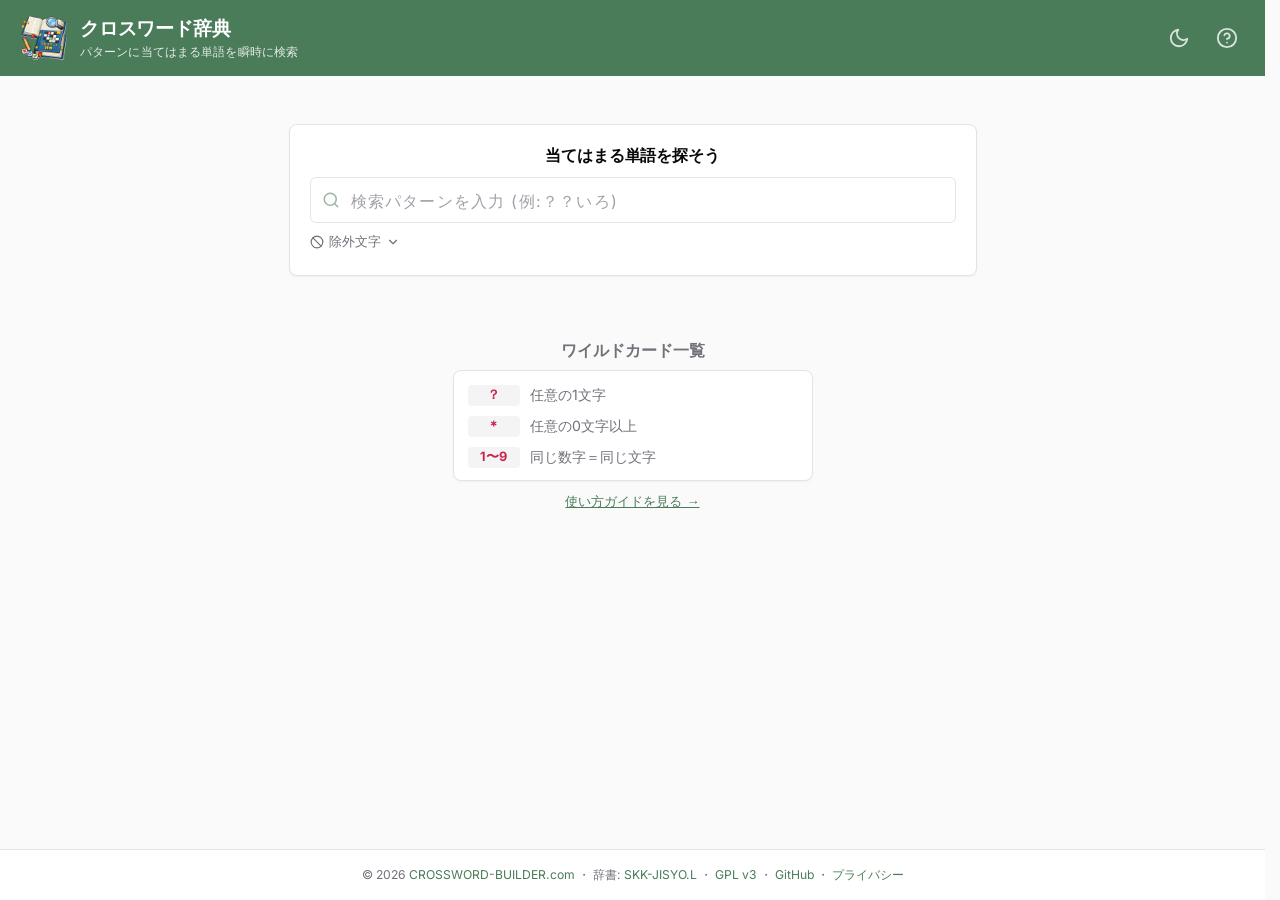
==== frontend/index.html @ 97c14ed9 "検索結果の件数表示もPCで中央寄せに Co-Authored-By: Claude Fable 5 <noreply@anthropic.com>" ====
<!DOCTYPE html>
<html lang="ja">
<head>
  <!--
    アクセス解析（Google Analytics / Microsoft Clarity）
    本番ドメイン（crossword-builder.com）でのみ有効。
    ローカル開発・フォーク環境では起動しないため、本番データが汚染されません。
    利用状況の開示はフッターの「プライバシーポリシー」を参照。
  -->
  <script>
    (function () {
      var host = location.hostname;
      if (host !== 'findword.crossword-builder.com') return;

      function scheduleAnalytics(fn) {
        if ('requestIdleCallback' in window) {
          requestIdleCallback(fn, { timeout: 3000 });
        } else {
          setTimeout(fn, 1200);
        }
      }

      function loadAnalytics() {
        // Google tag (gtag.js)
        var gtagScript = document.createElement('script');
        gtagScript.async = true;
        gtagScript.src = 'https://www.googletagmanager.com/gtag/js?id=G-00BT3SM7ZY';
        document.head.appendChild(gtagScript);

        window.dataLayer = window.dataLayer || [];
        function gtag(){ dataLayer.push(arguments); }
        window.gtag = gtag;
        gtag('js', new Date());
        gtag('config', 'G-00BT3SM7ZY');

        // Microsoft Clarity
        (function(c,l,a,r,i,t,y){
            c[a]=c[a]||function(){(c[a].q=c[a].q||[]).push(arguments)};
            t=l.createElement(r);t.async=1;t.src="https://www.clarity.ms/tag/"+i;
            y=l.getElementsByTagName(r)[0];y.parentNode.insertBefore(t,y);
        })(window, document, "clarity", "script", "wbkjl4jcc3");
      }

      window.addEventListener('load', function () {
        scheduleAnalytics(loadAnalytics);
      }, { once: true });
    })();
  </script>
  <meta charset="UTF-8">
  <meta name="viewport" content="width=device-width, initial-scale=1.0">
  <meta name="theme-color" content="#4A7C59">
  <!-- アクセス解析（本番のみ）：dns-prefetch で軽量に DNS 解決だけ前倒し -->
  <link rel="dns-prefetch" href="https://www.googletagmanager.com">
  <link rel="dns-prefetch" href="https://www.clarity.ms">
  <script>
    // テーマ初期化（FOUC 回避のため <head> 内で実行）＋トグルハンドラ
    (function () {
      try {
        var t = localStorage.getItem('theme');
        if (t === 'dark' || t === 'light') {
          document.documentElement.setAttribute('data-theme', t);
        }
      } catch (e) {}
      document.addEventListener('DOMContentLoaded', function () {
        var btn = document.getElementById('theme-toggle');
        if (!btn) return;
        btn.addEventListener('click', function () {
          var html = document.documentElement;
          var cur = html.getAttribute('data-theme') ||
            (window.matchMedia('(prefers-color-scheme: dark)').matches ? 'dark' : 'light');
          var next = cur === 'dark' ? 'light' : 'dark';
          html.setAttribute('data-theme', next);
          try { localStorage.setItem('theme', next); } catch (e) {}
        });
      });
    })();
  </script>
  <title>クロスワード辞典｜パターンに当てはまる単語を瞬時に検索</title>
  <meta name="description" content="クロスワード作成/解答用の単語検索Webアプリ。ワイルドカード（？, ＊, 数字）に対応し、効率よく候補を探せます。">
  <meta name="robots" content="index,follow">
  <meta property="og:type" content="website">
  <meta property="og:url" content="https://findword.crossword-builder.com/">
  <meta property="og:title" content="クロスワード辞典">
  <meta property="og:description" content="クロスワード作成/解答用の単語検索Webアプリ。ワイルドカード対応。">
  <meta property="og:locale" content="ja_JP">
  <meta property="og:site_name" content="クロスワード辞典">
  <meta property="og:image" content="https://findword.crossword-builder.com/og-image.jpg">
  <meta property="og:image:type" content="image/jpeg">
  <meta property="og:image:width" content="1200">
  <meta property="og:image:height" content="630">
  <meta property="og:image:alt" content="クロスワード辞典 — パターンに当てはまる単語を瞬時に検索">
  <meta name="twitter:card" content="summary_large_image">
  <meta name="twitter:title" content="クロスワード辞典">
  <meta name="twitter:description" content="クロスワード作成/解答用の単語検索Webアプリ。">
  <meta name="twitter:image" content="https://findword.crossword-builder.com/og-image.jpg">
  <link rel="icon" type="image/png" href="favicon.png">
  <link rel="manifest" href="/manifest.webmanifest">
  <link rel="apple-touch-icon" href="/apple-touch-icon.png">
  <link rel="stylesheet" href="style.css?v=2026061008">
</head>
<body>

<header>
  <a href="/" class="header-icon-link" aria-label="ホームへ戻る"><img src="favicon.png" alt="" class="header-icon" aria-hidden="true"></a>
  <div>
    <h1>クロスワード辞典</h1>
    <p class="header-tagline">パターンに当てはまる単語を瞬時に検索</p>
  </div>
  <button type="button" class="header-theme-toggle" id="theme-toggle" aria-label="テーマ切替" title="テーマ切替">
    <svg class="theme-icon-moon" xmlns="http://www.w3.org/2000/svg" width="22" height="22" viewBox="0 0 24 24" fill="none" stroke="currentColor" stroke-width="2" stroke-linecap="round" stroke-linejoin="round" aria-hidden="true">
      <path d="M21 12.79A9 9 0 1 1 11.21 3 7 7 0 0 0 21 12.79z"/>
    </svg>
    <svg class="theme-icon-sun" xmlns="http://www.w3.org/2000/svg" width="22" height="22" viewBox="0 0 24 24" fill="none" stroke="currentColor" stroke-width="2" stroke-linecap="round" stroke-linejoin="round" aria-hidden="true">
      <circle cx="12" cy="12" r="4"/><path d="M12 2v2"/><path d="M12 20v2"/><path d="m4.93 4.93 1.41 1.41"/><path d="m17.66 17.66 1.41 1.41"/><path d="M2 12h2"/><path d="M20 12h2"/><path d="m6.34 17.66-1.41 1.41"/><path d="m19.07 4.93-1.41 1.41"/>
    </svg>
  </button>
  <a href="help.html" class="header-help-link" aria-label="使い方ガイド">
    <svg xmlns="http://www.w3.org/2000/svg" width="22" height="22" viewBox="0 0 24 24" fill="none" stroke="currentColor" stroke-width="2" stroke-linecap="round" stroke-linejoin="round" aria-hidden="true">
      <circle cx="12" cy="12" r="10"/><path d="M9.09 9a3 3 0 0 1 5.83 1c0 2-3 3-3 3"/><line x1="12" y1="17" x2="12.01" y2="17"/>
    </svg>
  </a>
</header>

<!-- 検索エリア（main の外に出してブラウザ幅いっぱいに広げる） -->
<div class="search-sticky-wrap">
  <section class="search-area">
    <label for="search-input">当てはまる単語を探そう</label>
    <form id="search-form" action="#" novalidate>
    <div class="input-row">
      <div class="input-wrapper">
        <svg class="input-icon-search" xmlns="http://www.w3.org/2000/svg" width="18" height="18" viewBox="0 0 24 24" fill="none" stroke="currentColor" stroke-width="2" stroke-linecap="round" stroke-linejoin="round" aria-hidden="true">
          <circle cx="11" cy="11" r="8"/><line x1="21" y1="21" x2="16.65" y2="16.65"/>
        </svg>
        <input
          type="text"
          id="search-input"
          name="q"
          lang="ja"
          autocomplete="on"
          autocorrect="off"
          autocapitalize="off"
          spellcheck="false"
          enterkeyhint="done"
          placeholder="検索パターンを入力 (例:？？いろ)"
        >
        <div id="search-spinner" class="search-spinner" aria-hidden="true" hidden>
          <!-- lucide Loader2（shadcn Spinner と同形）。回転は CSS 側 -->
          <svg width="18" height="18" viewBox="0 0 24 24" xmlns="http://www.w3.org/2000/svg"
               fill="none" stroke="currentColor" stroke-width="2.5"
               stroke-linecap="round" stroke-linejoin="round">
            <path d="M21 12a9 9 0 1 1-6.219-8.56"/>
          </svg>
        </div>
        <button type="button" id="clear-btn" aria-label="入力を消去" title="入力を消去" hidden>
          <svg xmlns="http://www.w3.org/2000/svg" width="16" height="16" viewBox="0 0 24 24" fill="none" stroke="currentColor" stroke-width="2.5" stroke-linecap="round" stroke-linejoin="round" aria-hidden="true">
            <line x1="18" y1="6" x2="6" y2="18"/><line x1="6" y1="6" x2="18" y2="18"/>
          </svg>
        </button>
      </div>
    </div>
    <!-- スマホ用：ワイルドカード挿入チップ（PC 非表示） -->
    <div class="wc-chips" id="wc-chips" aria-label="ワイルドカード挿入">
      <button type="button" class="wc-chip wc-chip-wild" data-insert="？" aria-label="？（任意の1文字）を挿入">？</button>
      <button type="button" class="wc-chip wc-chip-wild" data-insert="＊" aria-label="＊（任意の0文字以上）を挿入">＊</button>
      <button type="button" class="wc-chip" data-insert="１" aria-label="１を挿入">１</button>
      <button type="button" class="wc-chip" data-insert="２" aria-label="２を挿入">２</button>
      <button type="button" class="wc-chip" data-insert="３" aria-label="３を挿入">３</button>
      <button type="button" class="wc-chip" data-insert="４" aria-label="４を挿入">４</button>
    </div>
    <!-- 除外文字（折りたたみ式）。設定中は閉じていてもバッジで明示 -->
    <div class="exclude-row">
      <button type="button" id="exclude-toggle" class="exclude-toggle" aria-expanded="false" aria-controls="exclude-panel">
        <svg xmlns="http://www.w3.org/2000/svg" width="14" height="14" viewBox="0 0 24 24" fill="none" stroke="currentColor" stroke-width="2" stroke-linecap="round" stroke-linejoin="round" aria-hidden="true">
          <circle cx="12" cy="12" r="10"/><path d="m4.9 4.9 14.2 14.2"/>
        </svg>
        除外文字
        <svg class="exclude-chevron" xmlns="http://www.w3.org/2000/svg" width="14" height="14" viewBox="0 0 24 24" fill="none" stroke="currentColor" stroke-width="2" stroke-linecap="round" stroke-linejoin="round" aria-hidden="true">
          <path d="m6 9 6 6 6-6"/>
        </svg>
      </button>
      <button type="button" id="exclude-badge" class="exclude-badge" hidden aria-label="除外文字を編集"></button>
    </div>
    <div id="exclude-panel" class="exclude-panel" hidden>
      <input
        type="text"
        id="exclude-input"
        lang="ja"
        autocomplete="off"
        autocorrect="off"
        autocapitalize="off"
        spellcheck="false"
        enterkeyhint="done"
        placeholder="使えない文字（例: しん）"
        aria-label="除外する文字"
      >
    </div>
    <div id="pattern-assist" class="pattern-assist" hidden></div>
    </form>
  </section>
</div>

<!-- 結果ヘッダー（main の外に出してブラウザ幅いっぱいに広げる） -->
<div class="results-header">
  <div class="results-header-inner">
    <div class="results-summary">
      <div class="hit-count-wrap">
        <span id="hit-count"></span>
        <button id="copy-all-btn" type="button" class="copy-all-btn" hidden aria-label="検索結果をコピー">
          <svg class="copy-icon" xmlns="http://www.w3.org/2000/svg" width="18" height="18" viewBox="0 0 24 24" fill="none" stroke="currentColor" stroke-width="2" stroke-linecap="round" stroke-linejoin="round" aria-hidden="true">
            <rect x="9" y="9" width="13" height="13" rx="2" ry="2"/>
            <path d="M5 15H4a2 2 0 0 1-2-2V4a2 2 0 0 1 2-2h9a2 2 0 0 1 2 2v1"/>
          </svg>
          <!-- 一括取得中のスピナー（lucide Loader2）＋進捗件数 -->
          <svg class="copy-spinner" xmlns="http://www.w3.org/2000/svg" width="16" height="16" viewBox="0 0 24 24" fill="none" stroke="currentColor" stroke-width="2.5" stroke-linecap="round" stroke-linejoin="round" aria-hidden="true">
            <path d="M21 12a9 9 0 1 1-6.219-8.56"/>
          </svg>
          <span class="copy-progress" aria-hidden="true"></span>
        </button>
      </div>
      <div class="toggle-row">
        <div class="view-toggle-group" id="sort-toggle-group" hidden>
          <button id="btn-sort-default" type="button" class="active">五十音</button>
          <button id="btn-sort-shuffle" type="button" title="タップするたびに並びを引き直します">シャッフル</button>
        </div>
        <div class="view-toggle-group" id="view-toggle-group" hidden>
          <button id="btn-detail" type="button">詳細表示</button>
          <button id="btn-simple" type="button">簡易表示</button>
        </div>
      </div>
    </div>
  </div>
</div>

<!-- スクリーンリーダー向け：検索結果件数の通知（視覚的には非表示） -->
<div id="sr-status" class="sr-only" aria-live="polite" aria-atomic="true"></div>

<main>
  <!-- 入力前ガイド（凡例＋ヘルプリンク） -->
  <div id="search-guide">
    <h2 class="guide-title">ワイルドカード一覧</h2>
    <dl class="legend">
      <div class="legend-item"><dt><code>？</code></dt><dd>任意の1文字</dd></div>
      <div class="legend-item"><dt><code>＊</code></dt><dd>任意の0文字以上</dd></div>
      <div class="legend-item"><dt><code>1〜9</code></dt><dd>同じ数字＝同じ文字</dd></div>
    </dl>
    <p class="guide-note"><a href="help.html">使い方ガイドを見る →</a></p>
  </div>
  <!-- 結果リスト -->
  <ul id="results-list"></ul>
</main>

<footer>
  © 2026 <a href="https://crossword-builder.com" target="_blank" rel="noopener">CROSSWORD-BUILDER.com</a>
  ・ 辞書: <a href="https://github.com/skk-dev/dict" target="_blank" rel="noopener">SKK-JISYO.L</a>
  ・ <a href="https://www.gnu.org/licenses/gpl-3.0.html" target="_blank" rel="noopener">GPL v3</a>
  ・ <a href="https://github.com/metroid-vania/crossword-search" target="_blank" rel="noopener">GitHub</a>
  ・ <a href="privacy.html">プライバシー</a>
</footer>

<button id="back-to-top" aria-label="TOPへ戻る">
  <!-- PC：上矢印 -->
  <svg class="btt-arrow" xmlns="http://www.w3.org/2000/svg" width="20" height="20" viewBox="0 0 24 24" fill="none" stroke="currentColor" stroke-width="2.5" stroke-linecap="round" stroke-linejoin="round" aria-hidden="true">
    <polyline points="18 15 12 9 6 15"/>
  </svg>
  <!-- スマホ：虫めがね＋テキスト -->
  <svg class="btt-search" xmlns="http://www.w3.org/2000/svg" width="36" height="36" viewBox="0 0 24 24" fill="none" stroke="currentColor" stroke-width="2" stroke-linecap="round" stroke-linejoin="round" aria-hidden="true">
    <circle cx="11" cy="11" r="8"/><line x1="21" y1="21" x2="16.65" y2="16.65"/>
  </svg>
  <span class="btt-label" aria-hidden="true">再検索</span>
</button>
<script src="app.js?v=2026061008"></script>
<script>
  if ('serviceWorker' in navigator) {
    window.addEventListener('load', () => {
      navigator.serviceWorker.register('/sw.js').catch(() => {});
    });
  }
</script>
</body>
</html>
---- frontend/style.css ----
@font-face {
  font-family: 'Inter';
  font-style: normal;
  font-weight: 400 700;
  font-display: swap;
  src: url('fonts/inter-latin.woff2') format('woff2');
  unicode-range: U+0000-00FF, U+0131, U+0152-0153, U+02BB-02BC, U+02C6, U+02DA,
    U+02DC, U+0304, U+0308, U+0329, U+2000-206F, U+20AC, U+2122, U+2191,
    U+2193, U+2212, U+2215, U+FEFF, U+FFFD;
}

/* Noto Sans JP is bundled at frontend/fonts/noto-sans-jp/.
   To enable it again, add this as the first line:
   @import url('fonts/noto-sans-jp/package/wght.css');
   Then include "Noto Sans JP" after "Inter" in the body font-family. */

/* ─────────────────────────────────────────
   リセット・基本
───────────────────────────────────────── */
*, *::before, *::after {
  box-sizing: border-box;
  margin: 0;
  padding: 0;
}

:root {
  /* ─────────────────────────────────────────
     デザイントークン（shadcn/ui new-york 寄せ）
     既存の --clr-* は互換のため残置。新規は shadcn 命名に揃える。
  ───────────────────────────────────────── */

  /* 基本色（new-york: ややクールなニュートラル zinc 寄り） */
  --clr-bg:         #fafafa;   /* zinc-50 相当 */
  --clr-surface:    #ffffff;
  --clr-border:     #e4e4e7;   /* zinc-200 */
  --clr-text:       #09090b;   /* zinc-950 */
  --clr-muted:      #71717a;   /* zinc-500 */
  --clr-disabled:   #a1a1aa;   /* zinc-400 */
  --clr-reading:    #09090b;
  --clr-divider:    #e4e4e7;

  /* プライマリ（ブランド moss green） */
  --clr-primary:      #4A7C59;
  --clr-primary-rgb:  74, 124, 89;
  --clr-primary-fill:    #4A7C59;
  --clr-primary-fill-hv: #3F6B4C;
  --clr-primary-hv:      var(--clr-primary-fill-hv);

  /* ホバー / 副次色 */
  --clr-hover-bg:       #f4f4f5;   /* zinc-100：ニュートラルなホバー */
  --clr-hover-border:   #9fbea8;
  --clr-variant-bg:     #f4f4f5;
  --clr-variant-border: #e4e4e7;
  --clr-variant-text:   #52525b;   /* zinc-600 */
  --clr-chip-soft-bg:   #eef6f1;
  --clr-code-bg:        #f4f4f5;
  --clr-code-accent:    #c7254e;
  --clr-clear-btn-bg:   #71717a;
  --clr-clear-btn-hv:   #27272a;

  /* 状態 */
  --clr-error:      #dc2626;   /* shadcn destructive */

  /* トースト */
  --clr-toast-bg:   #18181b;   /* zinc-900 */
  --clr-toast-text: #fafafa;

  /* shadcn 命名エイリアス */
  --background:           var(--clr-bg);
  --foreground:           var(--clr-text);
  --card:                 var(--clr-surface);
  --card-foreground:      var(--clr-text);
  --popover:              var(--clr-surface);
  --popover-foreground:   var(--clr-text);
  --primary:              var(--clr-primary-fill);
  --primary-foreground:   #ffffff;
  --secondary:            var(--clr-hover-bg);
  --secondary-foreground: var(--clr-text);
  --muted:                var(--clr-hover-bg);
  --muted-foreground:     var(--clr-muted);
  --accent:               var(--clr-hover-bg);
  --accent-foreground:    var(--clr-text);
  --destructive:          var(--clr-error);
  --border:               var(--clr-border);
  --input:                var(--clr-border);
  --ring:                 rgba(var(--clr-primary-rgb), .55);

  /* 角丸スケール（new-york: 0.5rem 基準＋小・中） */
  --radius:         8px;        /* card / area */
  --radius-md:      6px;        /* button / input */
  --radius-sm:      4px;        /* chip 内訳要素 */

  /* シャドウスケール（shadcn は非常に控えめ） */
  --shadow-xs:      0 1px 2px 0 rgba(0,0,0,.04);
  --shadow-sm:      0 1px 2px 0 rgba(0,0,0,.05);
  --shadow:         0 1px 3px 0 rgba(0,0,0,.08), 0 1px 2px -1px rgba(0,0,0,.06);
  --shadow-md:      0 4px 6px -1px rgba(0,0,0,.10), 0 2px 4px -2px rgba(0,0,0,.06);
  --shadow-lg:      0 10px 15px -3px rgba(0,0,0,.10), 0 4px 6px -4px rgba(0,0,0,.05);
}

/* ─────────────────────────────────────────
   ダークモード
   ・初期状態は OS 設定（prefers-color-scheme）に追従
   ・ユーザーがヘッダーのトグルで明示指定した場合は
     html[data-theme="light" | "dark"] が最優先で適用される
───────────────────────────────────────── */
/* ダークモード共通トークン（new-york dark: zinc-950 / zinc-50 系） */
@media (prefers-color-scheme: dark) {
  /* ユーザーが明示的にライトを選んでいない場合のみ適用 */
  html:not([data-theme="light"]) {
    --clr-bg:         #09090b;   /* zinc-950 */
    --clr-surface:    #18181b;   /* zinc-900 */
    --clr-border:     #27272a;   /* zinc-800 */
    --clr-text:       #fafafa;   /* zinc-50 */
    --clr-muted:      #a1a1aa;   /* zinc-400 */
    --clr-disabled:   #52525b;   /* zinc-600 */
    --clr-reading:    #fafafa;
    --clr-divider:    #27272a;

    --clr-primary:         #8FBC9A;
    --clr-primary-rgb:     143, 188, 154;
    --clr-primary-fill:    #4A7C59;
    --clr-primary-fill-hv: #5B8F68;

    --clr-hover-bg:       #27272a;   /* zinc-800：ニュートラルなホバー */
    --clr-hover-border:   #5f8b6d;
    --clr-variant-bg:     #27272a;
    --clr-variant-border: #3f3f46;   /* zinc-700 */
    --clr-variant-text:   #d4d4d8;   /* zinc-300 */
    --clr-chip-soft-bg:   rgba(143, 188, 154, .15);
    --clr-code-bg:        #27272a;
    --clr-code-accent:    #ff8095;
    --clr-clear-btn-bg:   #3f3f46;
    --clr-clear-btn-hv:   #71717a;

    --clr-error:      #ef4444;
    --destructive:    #ef4444;

    --clr-toast-bg:   #fafafa;       /* shadcn dark Sonner: 反転して明色背景 */
    --clr-toast-text: #18181b;

    /* shadcn 命名再設定（暗色側で必要なものだけ上書き） */
    --background:           var(--clr-bg);
    --foreground:           var(--clr-text);
    --card:                 var(--clr-surface);
    --card-foreground:      var(--clr-text);
    --popover:              var(--clr-surface);
    --popover-foreground:   var(--clr-text);
    --secondary:            #27272a;
    --secondary-foreground: var(--clr-text);
    --muted:                #27272a;
    --muted-foreground:     var(--clr-muted);
    --accent:               #27272a;
    --accent-foreground:    var(--clr-text);
    --border:               var(--clr-border);
    --input:                var(--clr-border);
    --ring:                 rgba(var(--clr-primary-rgb), .65);

    --shadow-xs:      0 1px 2px 0 rgba(0,0,0,.40);
    --shadow-sm:      0 1px 2px 0 rgba(0,0,0,.45);
    --shadow:         0 1px 3px 0 rgba(0,0,0,.55), 0 1px 2px -1px rgba(0,0,0,.45);
    --shadow-md:      0 4px 6px -1px rgba(0,0,0,.55), 0 2px 4px -2px rgba(0,0,0,.40);
    --shadow-lg:      0 10px 15px -3px rgba(0,0,0,.60), 0 4px 6px -4px rgba(0,0,0,.40);
  }
}

/* ユーザーがダークを明示指定（OS 設定より優先） */
html[data-theme="dark"] {
  --clr-bg:         #09090b;
  --clr-surface:    #18181b;
  --clr-border:     #27272a;
  --clr-text:       #fafafa;
  --clr-muted:      #a1a1aa;
  --clr-disabled:   #52525b;
  --clr-reading:    #fafafa;
  --clr-divider:    #27272a;

  --clr-primary:         #8FBC9A;
  --clr-primary-rgb:     143, 188, 154;
  --clr-primary-fill:    #4A7C59;
  --clr-primary-fill-hv: #5B8F68;

  --clr-hover-bg:       #27272a;
  --clr-hover-border:   #5f8b6d;
  --clr-variant-bg:     #27272a;
  --clr-variant-border: #3f3f46;
  --clr-variant-text:   #d4d4d8;
  --clr-chip-soft-bg:   rgba(143, 188, 154, .15);
  --clr-code-bg:        #27272a;
  --clr-code-accent:    #ff8095;
  --clr-clear-btn-bg:   #3f3f46;
  --clr-clear-btn-hv:   #71717a;

  --clr-error:      #ef4444;
  --destructive:    #ef4444;

  --clr-toast-bg:   #fafafa;
  --clr-toast-text: #18181b;

  --background:           var(--clr-bg);
  --foreground:           var(--clr-text);
  --card:                 var(--clr-surface);
  --card-foreground:      var(--clr-text);
  --popover:              var(--clr-surface);
  --popover-foreground:   var(--clr-text);
  --secondary:            #27272a;
  --secondary-foreground: var(--clr-text);
  --muted:                #27272a;
  --muted-foreground:     var(--clr-muted);
  --accent:               #27272a;
  --accent-foreground:    var(--clr-text);
  --border:               var(--clr-border);
  --input:                var(--clr-border);
  --ring:                 rgba(var(--clr-primary-rgb), .65);

  --shadow-xs:      0 1px 2px 0 rgba(0,0,0,.40);
  --shadow-sm:      0 1px 2px 0 rgba(0,0,0,.45);
  --shadow:         0 1px 3px 0 rgba(0,0,0,.55), 0 1px 2px -1px rgba(0,0,0,.45);
  --shadow-md:      0 4px 6px -1px rgba(0,0,0,.55), 0 2px 4px -2px rgba(0,0,0,.40);
  --shadow-lg:      0 10px 15px -3px rgba(0,0,0,.60), 0 4px 6px -4px rgba(0,0,0,.40);
}

html {
  font-size: 16px;
  -webkit-text-size-adjust: 100%;
  scrollbar-gutter: stable; /* スクロールバー出入りによるレイアウトシフト防止 */
}

/* スクリーンリーダー専用（視覚的には完全に非表示） */
.sr-only {
  position: absolute;
  width: 1px;
  height: 1px;
  padding: 0;
  margin: -1px;
  overflow: hidden;
  clip: rect(0, 0, 0, 0);
  white-space: nowrap;
  border: 0;
}

body {
  /* Inter（英数）→ システム日本語フォントの順でフォールバック。
     shadcn 標準の "feature settings" を有効化して、cv11(一階建て a) 等を活かす */
  font-family: "Inter", -apple-system, BlinkMacSystemFont, "Helvetica Neue", Arial,
               "Hiragino Kaku Gothic ProN", "Hiragino Sans", Meiryo, sans-serif;
  font-feature-settings: "cv11", "ss01", "ss03";
  font-weight: 400;
  background: var(--clr-bg);
  color: var(--clr-text);
  min-height: 100dvh;
  display: flex;
  flex-direction: column;
  -webkit-font-smoothing: antialiased;
  -moz-osx-font-smoothing: grayscale;
}

/* ─────────────────────────────────────────
   ヘッダー
───────────────────────────────────────── */
header {
  background: var(--clr-primary-fill);
  color: #fff;
  padding: 14px 20px;
  box-shadow: var(--shadow-sm);
  display: flex;
  align-items: center;
  gap: 12px;
}

.header-icon-link {
  display: flex;
  flex-shrink: 0;
}

.header-icon {
  width: 48px;
  height: 48px;
}

header h1 {
  font-size: 1.2rem;
  font-weight: 600;
  letter-spacing: -.01em;   /* shadcn 流のタイト目なヘッディング */
}

header p {
  font-size: .78rem;
  opacity: .85;
  margin-top: 2px;
  letter-spacing: .01em;
}

.header-help-link {
  flex-shrink: 0;
  display: flex;
  align-items: center;
  justify-content: center;
  width: 36px;
  height: 36px;
  border-radius: 50%;
  color: #fff;
  opacity: .8;
  transition: opacity .15s, background .15s, box-shadow .15s;
}

.header-help-link:hover {
  opacity: 1;
  background: rgba(255, 255, 255, .15);
}

.header-help-link:focus-visible {
  outline: none;
  box-shadow: 0 0 0 3px rgba(255, 255, 255, .35);
}

/* テーマ切替ボタン */
.header-theme-toggle {
  margin-left: auto;
  flex-shrink: 0;
  display: flex;
  align-items: center;
  justify-content: center;
  width: 36px;
  height: 36px;
  padding: 0;
  border: none;
  border-radius: 50%;
  background: transparent;
  color: #fff;
  cursor: pointer;
  opacity: .8;
  transition: opacity .15s, background .15s, transform .3s ease, box-shadow .15s;
}

.header-theme-toggle:hover {
  opacity: 1;
  background: rgba(255, 255, 255, .15);
}

.header-theme-toggle:focus-visible {
  outline: none;
  box-shadow: 0 0 0 3px rgba(255, 255, 255, .35);
}

.header-theme-toggle:active {
  transform: rotate(-20deg);
}

/* アイコン表示切替：ライト表示時は月、ダーク表示時は太陽 */
.theme-icon-sun { display: none; }
.theme-icon-moon { display: block; }

@media (prefers-color-scheme: dark) {
  html:not([data-theme="light"]) .theme-icon-sun { display: block; }
  html:not([data-theme="light"]) .theme-icon-moon { display: none; }
}

html[data-theme="dark"] .theme-icon-sun { display: block; }
html[data-theme="dark"] .theme-icon-moon { display: none; }

html[data-theme="light"] .theme-icon-sun { display: none; }
html[data-theme="light"] .theme-icon-moon { display: block; }

/* ─────────────────────────────────────────
   メインコンテンツ
───────────────────────────────────────── */
main {
  flex: 1;
  max-width: 720px;
  width: 100%;
  margin: 0 auto;
  padding: 4px 16px 0;
  display: flex;
  flex-direction: column;
}

/* ─────────────────────────────────────────
   検索ボックス
───────────────────────────────────────── */
.search-sticky-wrap {
  position: sticky;
  top: 0;
  z-index: 30;
  background: var(--clr-bg);
  padding: 24px 16px 40px;
}

.search-area {
  max-width: 688px; /* main の max-width(720px) - 左右パディング(16px×2) */
  margin: 0 auto;
  background: var(--card);
  border: 1px solid var(--border);
  border-radius: var(--radius);
  padding: 20px;
  box-shadow: var(--shadow-sm);
}

.search-area label {
  display: block;
  font-size: 1rem;
  font-weight: 600;
  margin-bottom: 10px;
  color: var(--clr-text);
  text-align: center;
  letter-spacing: -.01em;
}

.input-row {
  display: flex;
  gap: 8px;
  align-items: center;
}

/* スマホ用ワイルドカード挿入チップ（デフォルト非表示・モバイル用メディアクエリで表示） */
.wc-chips {
  display: none;
  gap: 6px;
  margin-top: 8px;
  overflow: visible;
}

/* IME 変換中はチップを無効化（iOS Safari で composition を強制確定できないため） */
.wc-chips.disabled {
  opacity: .4;
  pointer-events: none;
}

/* 除外文字（折りたたみ式） */
.exclude-row {
  display: flex;
  align-items: center;
  gap: 8px;
  margin-top: 6px;
}

.exclude-toggle {
  display: inline-flex;
  align-items: center;
  gap: 5px;
  height: 26px;
  padding: 0 8px;
  margin-left: -8px; /* テキスト開始位置を入力欄と揃える */
  border: none;
  background: transparent;
  color: var(--muted-foreground);
  border-radius: var(--radius-md);
  font-family: inherit;
  font-size: .8rem;
  font-weight: 500;
  cursor: pointer;
  user-select: none;
  -webkit-tap-highlight-color: transparent;
  transition: background .15s, color .15s, box-shadow .15s;
}

.exclude-toggle:hover {
  background: var(--accent);
  color: var(--accent-foreground);
}

.exclude-toggle:focus-visible {
  outline: none;
  box-shadow: 0 0 0 3px var(--ring);
}

.exclude-toggle.active {
  color: var(--clr-primary);
}

.exclude-toggle .exclude-chevron {
  transition: transform .15s;
}

.exclude-toggle[aria-expanded="true"] .exclude-chevron {
  transform: rotate(180deg);
}

/* 折りたたみ中の設定内容バッジ（クリックで編集パネルを開く） */
.exclude-badge {
  display: inline-flex;
  align-items: center;
  padding: 1px 10px;
  border: 1px solid transparent;
  border-radius: 999px;
  background: var(--secondary);
  color: var(--secondary-foreground);
  font-family: inherit;
  font-size: .78rem;
  font-weight: 500;
  line-height: 1.45;
  cursor: pointer;
  transition: background-color .12s ease, border-color .12s ease, color .12s ease;
}

.exclude-badge:hover {
  background: var(--accent);
  border-color: var(--clr-primary);
}

.exclude-badge:focus-visible {
  outline: none;
  box-shadow: 0 0 0 3px var(--ring);
}

.exclude-badge[hidden] {
  display: none;
}

.exclude-panel {
  margin-top: 4px;
}

.exclude-panel[hidden] {
  display: none;
}

#exclude-input {
  width: 100%;
  max-width: 280px;
  height: 34px;
  padding: 0 12px;
  border: 1px solid var(--input);
  border-radius: var(--radius-md);
  background: var(--clr-surface);
  color: var(--clr-text);
  font-family: inherit;
  font-size: .95rem;
  transition: border-color .15s, box-shadow .15s;
}

#exclude-input:focus {
  outline: none;
  border-color: var(--clr-primary);
  box-shadow: 0 0 0 3px var(--ring);
}

#exclude-input::placeholder {
  color: var(--clr-disabled);
  font-size: .85rem;
}

.pattern-assist {
  margin-top: .5rem;
  min-height: 1.35rem;
  color: var(--muted-foreground);
  font-size: .82rem;
  line-height: 1.5;
}

.pattern-assist.warn {
  color: var(--destructive);
}

/* shadcn outline Button 寄せ：1px ボーダー、ホバーで accent 背景 */
.wc-chip {
  width: 100%;
  min-width: 0;
  height: 36px;
  padding: 0 12px;
  border: 1px solid var(--border);
  background: var(--clr-surface);
  color: var(--clr-text);
  border-radius: var(--radius-md);
  font-size: 1.05rem;
  font-weight: 500;
  font-family: inherit;
  cursor: pointer;
  user-select: none;
  -webkit-tap-highlight-color: transparent;
  transition: background .12s, border-color .12s, color .12s;
}

/* 強調チップ（？＊）は薄いプライマリ色を残してわずかに目立たせる */
.wc-chip-wild {
  background: var(--clr-chip-soft-bg);
  border-color: rgba(var(--clr-primary-rgb), .35);
  color: var(--clr-primary);
  font-size: 1.2rem;
}

.wc-chip:hover {
  background: var(--accent);
  border-color: var(--clr-primary);
  color: var(--clr-primary);
}

.wc-chip:active {
  background: rgba(var(--clr-primary-rgb), .15);
  border-color: var(--clr-primary);
}

.wc-chip:focus-visible {
  outline: none;
  box-shadow: 0 0 0 3px var(--ring);
}

.input-wrapper {
  position: relative;
  flex: 1;
  display: flex;
  align-items: center;
}

.input-icon-search {
  position: absolute;
  left: 12px;
  color: var(--clr-primary);
  opacity: .55;
  pointer-events: none;
  flex-shrink: 0;
}

#search-input {
  width: 100%;
  font-size: 1.25rem;
  font-family: inherit;
  padding: 10px 44px 10px 40px;
  /* shadcn Input: 1px ボーダー、 focus で 3px ring（ring カラー） */
  border: 1px solid var(--input);
  border-radius: var(--radius-md);
  outline: none;
  background: var(--clr-surface);
  color: var(--clr-text);
  transition: border-color .15s, box-shadow .15s;
  letter-spacing: .06em;
  text-overflow: ellipsis;
  box-shadow: 0 0 0 0 rgba(var(--clr-primary-rgb), 0);
  animation: input-invite 1.8s ease-out .5s;
}

@keyframes input-invite {
  0%   { box-shadow: 0 0 0 0   rgba(var(--clr-primary-rgb), 0); }
  40%  { box-shadow: 0 0 0 5px rgba(var(--clr-primary-rgb), .14); }
  100% { box-shadow: 0 0 0 0   rgba(var(--clr-primary-rgb), 0); }
}

@media (prefers-reduced-motion: reduce) {
  #search-input, #search-guide { animation: none; }
}

#clear-btn[hidden] {
  display: none;
}

/* ×ボタン非表示時（プレースホルダー表示中）は右パディングを縮小 */
.input-wrapper:has(#clear-btn[hidden]) #search-input {
  padding-right: 12px;
}

/* 検索中スピナー（×ボタンの左隣）
   ─── 実装メモ ────────────────────────────────────────────────
   <div> で <svg> をラップし、div 側を 2D rotate でくるくる回す構造。
   SVG 直接回転より div 回転のほうが Chrome の合成レイヤー化に
   載りやすい（ただし Chrome Windows の小要素描画では
   メインスレッド paint に落ちやすくジャンクが残ることがある。
   iOS Safari ではスムーズ）。
   NOTE: rotate3d + backface-visibility: hidden の組み合わせは
   一部 Chrome/GPU 環境で「背面判定誤り → 不可視化」のバグを踏む
   ため採用しない。2D rotate + translateZ(0) に留める。
   ─────────────────────────────────────────────────────────── */
.search-spinner {
  position: absolute;
  right: 40px;
  top: 50%;
  width: 18px;
  height: 18px;
  margin-top: -9px;          /* translateY(-50%) は回転アニメと競合するため固定オフセット */
  color: var(--clr-primary); /* 内部 <circle stroke="currentColor"> が拾う */
  animation: search-spinner-rotate .8s linear infinite;
  transform-origin: 50% 50%;
  will-change: transform;
  /* 親の再描画サイクルから切り離して独立に GPU 合成させる */
  contain: layout paint;
  pointer-events: none;
}

.search-spinner > svg {
  display: block;
  width: 100%;
  height: 100%;
  overflow: visible;         /* stroke-linecap:round が viewBox 外に滲んでも切れないように */
}

.search-spinner[hidden] {
  display: none;
}

/* スピナー表示中は入力の右側に余白を確保（× ボタン＋スピナー分） */
.input-wrapper:has(.search-spinner:not([hidden])) #search-input {
  padding-right: 64px;
}

@keyframes search-spinner-rotate {
  /* translateZ(0) で 3D コンテキストを維持し GPU レイヤー化を要求
     （rotate3d と違い backface 判定は走らないので非表示化バグなし）*/
  from { transform: translateZ(0) rotate(0deg); }
  to   { transform: translateZ(0) rotate(360deg); }
}

@media (prefers-reduced-motion: reduce) {
  .search-spinner {
    animation: search-spinner-pulse 1.2s ease-in-out infinite;
  }
  @keyframes search-spinner-pulse {
    0%, 100% { opacity: .3; }
    50%      { opacity: 1;  }
  }
}

/* クリアボタン（shadcn ghost icon button 寄せ：丸型・控えめ・hoverで濃く） */
#clear-btn {
  position: absolute;
  right: 10px;
  display: flex;
  align-items: center;
  justify-content: center;
  width: 22px;
  height: 22px;
  padding: 0;
  border: none;
  border-radius: 50%;
  background: var(--clr-clear-btn-bg);
  color: #fff;
  cursor: pointer;
  flex-shrink: 0;
  opacity: .75;
  transition: background .15s, opacity .15s;
}

/* タップ判定を 44x44 に拡張（視覚は 22x22 のまま） */
#clear-btn::before {
  content: "";
  position: absolute;
  inset: -11px;
}

#clear-btn:hover {
  background: var(--clr-clear-btn-hv);
  opacity: 1;
}

#clear-btn:focus-visible {
  outline: none;
  box-shadow: 0 0 0 3px var(--ring);
}

#search-input:focus {
  border-color: var(--clr-primary);
  /* shadcn 標準: 3px ring + ring カラー */
  box-shadow: 0 0 0 3px var(--ring);
}

#search-input::placeholder {
  color: var(--clr-disabled);
  font-size: 1rem;
}

.hint {
  font-size: .78rem;
  color: var(--clr-muted);
  margin-top: 8px;
  line-height: 1.6;
}

.sp-br {
  display: none;
}

.hint code {
  background: var(--clr-code-bg);
  border-radius: 3px;
  padding: 1px 5px;
  font-family: "Consolas", "Menlo", monospace;
  font-size: .82rem;
  color: var(--clr-error);
}

/* ─────────────────────────────────────────
   結果ヘッダー（件数 + コピーボタン）
───────────────────────────────────────── */
.results-header {
  position: sticky;
  top: 0; /* JS で上書き */
  z-index: 20;
  background: var(--clr-bg);
  padding: 0 16px 8px;
}
/* Safari サブピクセルの隙間を塞ぐ */
.results-header::before {
  content: '';
  position: absolute;
  top: -2px;
  left: 0;
  right: 0;
  height: 2px;
  background: var(--clr-bg);
}

.results-header-inner {
  max-width: 688px;
  margin: 0 auto;
  display: flex;
  align-items: flex-start;
  justify-content: space-between;
  min-height: 36px;
  padding: 2px 0 6px;
  gap: 12px;
}

.results-summary {
  display: flex;
  flex-direction: column;
  align-items: center; /* 件数表示・トグル行とも中央寄せ（PC/スマホ共通） */
  min-width: 0;
  max-width: 100%;
  width: 100%;
}

#hit-count {
  font-size: 1rem;
  font-weight: 600;
  color: var(--clr-text);
  letter-spacing: -.01em;
  font-variant-numeric: tabular-nums; /* 件数の数字幅を等幅化して更新時のブレを抑える */
  transition: color .15s, opacity .15s;
}

#hit-count .count {
  display: inline-block;
  min-width: 1.2em; /* 1桁⇄複数桁でレイアウトが揺れないように最小幅を確保 */
  text-align: right;
}

#hit-count.stale {
  opacity: .5; /* 検索結果の更新待ち（debounce 中）に薄くフェード */
}

#hit-count.zero {
  color: var(--clr-muted);
}

.results-actions {
  display: flex;
  gap: 8px;
  align-items: center;
}


/* 件数 ＋ すべてコピー（アイコンのみ）を横並び */
.hit-count-wrap {
  display: inline-flex;
  align-items: center;
  gap: 4px;
  min-height: 32px;
  min-width: 0;
}

/* すべてコピー ボタン（shadcn ghost icon button） */
.copy-all-btn {
  display: inline-flex;
  align-items: center;
  justify-content: center;
  width: 32px;
  height: 32px;
  padding: 0;
  border: none;
  border-radius: var(--radius-md);
  background: transparent;
  color: var(--muted-foreground);
  cursor: pointer;
  transition: background .15s, color .15s, opacity .15s, box-shadow .15s;
}

.copy-all-btn[hidden] {
  display: none;
}

.copy-all-btn:hover:not(:disabled) {
  background: var(--accent);
  color: var(--accent-foreground);
}

.copy-all-btn:focus-visible {
  outline: none;
  box-shadow: 0 0 0 3px var(--ring);
}

.copy-all-btn:disabled {
  opacity: .4;
  cursor: not-allowed;
}

/* 一括取得中：コピーアイコンをスピナー＋進捗件数に差し替え（再クリックで中断） */
.copy-all-btn .copy-spinner,
.copy-all-btn .copy-progress {
  display: none;
}

.copy-all-btn.loading {
  width: auto;
  padding: 0 8px;
  gap: 6px;
}

.copy-all-btn.loading .copy-icon {
  display: none;
}

.copy-all-btn.loading .copy-spinner {
  display: block;
  animation: search-spinner-rotate .8s linear infinite;
}

.copy-all-btn.loading .copy-progress {
  display: inline;
  font-size: .78rem;
  font-variant-numeric: tabular-nums;
  color: var(--muted-foreground);
  white-space: nowrap;
}

/* 並び順トグル＋表示モードトグルの横並びコンテナ（件数表示の下・中央寄せ） */
.toggle-row {
  display: flex;
  align-items: center;
  gap: 8px;
  flex-shrink: 0;
  margin-top: 6px;
}

/* shadcn ToggleGroup（outline variant）: 細ボーダー＋区切り線 */
.view-toggle-group {
  display: flex;
  border: 1px solid var(--border);
  border-radius: var(--radius-md);
  overflow: hidden;
  background: var(--clr-surface);
}

.view-toggle-group[hidden] {
  display: none;
}

.view-toggle-group button {
  font-size: .82rem;
  font-family: inherit;
  font-weight: 500;
  padding: 0 12px;
  height: 32px;
  border: none;
  cursor: pointer;
  background: transparent;
  color: var(--clr-muted);
  transition: background .15s, color .15s, box-shadow .15s;
  white-space: nowrap;
}

.view-toggle-group button.active {
  background: var(--clr-primary-fill);
  color: #fff;
}

.view-toggle-group button:hover:not(.active) {
  background: var(--accent);
  color: var(--clr-text);
}

.view-toggle-group button:focus {
  outline: none;
}

.view-toggle-group button:focus-visible {
  outline: none;
  box-shadow: inset 0 0 0 2px var(--clr-primary);
}

.view-toggle-group button + button {
  border-left: 1px solid var(--border);
}

/* 簡易表示モード */
#results-list.simple {
  flex-direction: row;
  flex-wrap: wrap;
  gap: 6px;
}

#results-list.simple .variants {
  display: none;
}

#results-list.simple .message {
  width: 100%;
}

#results-list.simple .word-item {
  padding: 0;
}

#results-list.simple .reading-copy {
  width: 100%;
  padding: 10px 14px;
}


/* ─────────────────────────────────────────
   結果リスト
───────────────────────────────────────── */
#results-list {
  list-style: none;
  display: flex;
  flex-direction: column;
  gap: 6px;
  transition: opacity .1s;
}

#results-list.stale {
  opacity: .4;
  pointer-events: none;
}

/* shadcn Card 寄せ：1px ボーダー、極小シャドウ、ホバー時に accent */
.word-item {
  display: flex;
  align-items: center;
  gap: 12px;
  background: var(--card);
  border: 1px solid var(--border);
  border-radius: var(--radius-md);
  padding: 10px 14px;
  box-shadow: var(--shadow-xs);
  transition: background .12s, border-color .12s;
  /* ビューポート外のレイアウト/ペイントをブラウザに委譲（CSS Containment） */
  content-visibility: auto;
  contain-intrinsic-size: auto 56px; /* 詳細表示の概算高（実描画後は実寸に差し替わる） */
}

#results-list.simple .word-item {
  contain-intrinsic-size: auto 40px; /* 簡易表示は 1 行ぶん低い概算 */
}

.word-item:hover {
  background: var(--clr-hover-bg);
  border-color: var(--clr-hover-border);
}

.reading {
  font-size: 1.15rem;
  font-weight: 700;
  color: var(--clr-reading);
  letter-spacing: .06em;
  white-space: nowrap;
  flex-shrink: 0;
}

.reading-copy {
  border: none;
  background: transparent;
  font: inherit;
  padding: 0;
  cursor: pointer;
  text-align: left;
  /* ヒット領域拡張の起点 */
  position: relative;
  /* word-item の上下 padding 内側いっぱいまでボタン自身を伸ばす。
     これにより ::before の top:-10px / bottom:-10px が word-item の
     枠上下まで正しく届く（text は flex で縦中央配置） */
  align-self: stretch;
  display: flex;
  align-items: center;
}

/* クリック判定を word-item 枠内（左端〜縦棒｜直前）まで拡張する透明領域。
   視覚には影響を与えず、クリックは親ボタンに伝搬する。
     inset 内訳:
       top/bottom: -10px = word-item の padding 10px ぶん（上下の枠まで）
       left:      -14px = word-item の padding-left 14px（左枠まで）
       right:     -12px = word-item の gap 12px（variants の border-left 直前まで） */
.reading-copy::before {
  content: "";
  position: absolute;
  inset: -10px -12px -10px -14px;
}

.reading-copy:hover {
  color: var(--clr-primary);
  text-decoration: none;
}

.variants {
  font-size: .82rem;
  color: var(--clr-muted);
  display: flex;
  flex-wrap: wrap;
  align-items: center;
  align-self: stretch;
  gap: 6px;
  border-left: 1px solid var(--clr-divider);
  padding-left: 12px;
  min-height: calc(0.82rem * 1.45 + 4px); /* ピルと同じ高さを確保 */
}

/* shadcn Badge (secondary) 寄せ：薄背景の pill */
.variant-link {
  display: inline-block;
  padding: 1px 10px;
  border: 1px solid transparent;
  border-radius: 999px;
  background: var(--secondary);
  color: var(--secondary-foreground);
  text-decoration: none;
  line-height: 1.45;
  font-weight: 500;
  transition: background-color .12s ease, border-color .12s ease, color .12s ease;
}

.variant-link:hover {
  color: var(--clr-primary);
  background: var(--accent);
  border-color: rgba(var(--clr-primary-rgb), .35);
  text-decoration: none;
}

/* ─────────────────────────────────────────
   状態メッセージ
───────────────────────────────────────── */
.message {
  text-align: center;
  color: var(--clr-muted);
  font-size: .92rem;
  padding: 40px 0;
}

.message.error {
  color: var(--clr-error);
  display: flex;
  flex-direction: column;
  align-items: center;
  gap: 8px;
}

.error-title {
  font-weight: 600;
  font-size: 1rem;
}

.error-hint {
  font-size: .88rem;
  color: var(--clr-muted);
  max-width: 420px;
  line-height: 1.6;
}

/* shadcn default Button: プライマリ塗り */
.error-retry {
  margin-top: 8px;
  padding: 8px 20px;
  border: 1px solid var(--clr-primary-fill);
  background: var(--clr-primary-fill);
  color: #fff;
  border-radius: var(--radius-md);
  font-family: inherit;
  font-size: .92rem;
  font-weight: 500;
  cursor: pointer;
  transition: background .12s, color .12s, box-shadow .12s;
}

.error-retry:hover {
  background: var(--clr-primary-fill-hv);
  border-color: var(--clr-primary-fill-hv);
}

.error-retry:active {
  background: var(--clr-primary-fill-hv);
  border-color: var(--clr-primary-fill-hv);
}

.error-retry:focus-visible {
  outline: none;
  box-shadow: 0 0 0 3px var(--ring);
}

/* ─────────────────────────────────────────
   0件時の代替候補提案（「もしかして？」）
───────────────────────────────────────── */
.suggestions {
  list-style: none;
  text-align: center;
  padding: 0 16px 40px;
  margin: -16px 0 0; /* .message の下に詰めて配置 */
}

/* 簡易表示モードでは .suggestions も全幅に揃える */
#results-list.simple .suggestions {
  width: 100%;
}

.suggestions-title {
  color: var(--clr-muted);
  font-size: .92rem;
  margin-bottom: 10px;
}

.suggestions-row {
  display: flex;
  flex-wrap: wrap;
  justify-content: center;
  gap: 8px;
}

/* shadcn outline Button: 1px ボーダー＋ホバーで accent */
.suggestion-btn {
  padding: 8px 16px;
  border: 1px solid var(--border);
  background: var(--clr-surface);
  color: var(--clr-text);
  border-radius: 999px;
  font-family: inherit;
  font-size: 1rem;
  font-weight: 500;
  cursor: pointer;
  transition: background .12s, border-color .12s, color .12s, box-shadow .12s;
}

.suggestion-btn:hover {
  background: var(--accent);
  border-color: var(--clr-primary);
  color: var(--clr-primary);
}

.suggestion-btn:active {
  background: rgba(var(--clr-primary-rgb), .15);
}

.suggestion-btn:focus-visible {
  outline: none;
  box-shadow: 0 0 0 3px var(--ring);
}

/* ─────────────────────────────────────────
   入力前ガイド（凡例）
───────────────────────────────────────── */
#search-guide {
  display: flex;
  flex-direction: column;
  align-items: center;
  padding: 20px 16px 24px;
  color: var(--clr-text);
  animation: guide-fadein .3s ease-out;
}

@keyframes guide-fadein {
  from { opacity: 0; transform: translateY(4px); }
  to   { opacity: 1; transform: translateY(0); }
}

#search-guide[hidden] {
  display: none;
}

.guide-title {
  font-size: 1rem;
  font-weight: 600;
  margin: 0 0 8px;
  text-align: center;
  color: var(--clr-muted);
}

.legend {
  margin: 0;
  padding: 12px 14px;
  width: 100%;
  max-width: 360px;
  background: var(--card);
  border: 1px solid var(--border);
  border-radius: var(--radius);
  box-shadow: var(--shadow-xs);
  display: flex;
  flex-direction: column;
  gap: 8px;
}

.legend-item {
  display: flex;
  align-items: center;
  gap: 10px;
}

.legend-item dt {
  flex: 0 0 auto;
}

.legend-item dt code {
  display: inline-block;
  min-width: 52px;
  box-sizing: border-box;
  text-align: center;
  background: var(--clr-code-bg);
  color: var(--clr-code-accent);
  font-size: .8rem;
  font-weight: 700;
  padding: 2px 8px;
  border-radius: var(--radius-sm);
  font-family: inherit;
  letter-spacing: .02em;
}

.legend-item dd {
  margin: 0;
  font-size: .88rem;
  color: var(--clr-muted);
  line-height: 1.5;
}

.guide-note {
  margin: 12px 0 0;
  font-size: .82rem;
  color: var(--clr-disabled);
}
.guide-note a,
.guide-note a:visited,
.help-main a,
.help-main a:visited,
.privacy-main a,
.privacy-main a:visited {
  color: var(--clr-primary);
  text-decoration: underline;
}
.guide-note a:hover,
.help-main a:hover,
.privacy-main a:hover {
  color: var(--clr-primary-fill-hv);
}


/* ─────────────────────────────────────────
   トースト（shadcn Sonner 寄せ：濃い背景＋反転テキスト＋極小シャドウ）
───────────────────────────────────────── */
.toast {
  position: fixed;
  background: var(--clr-toast-bg);
  color: var(--clr-toast-text);
  font-size: .84rem;
  font-weight: 500;
  padding: 6px 12px;
  border-radius: var(--radius-md);
  box-shadow: var(--shadow-md);
  pointer-events: none;
  white-space: nowrap;
  z-index: 999;
  opacity: 0;
  letter-spacing: .01em;
}

/* 吹き出しの三角（正方形45°回転方式、位置はJS側で調整） */
.toast::after {
  content: '';
  position: absolute;
  width: 10px;
  height: 10px;
  background: var(--clr-toast-bg);
  bottom: -5px;
  left: var(--arrow-left, 50%);
  transform: translateX(-50%) rotate(45deg);
}

/* エラー時は destructive 色 */
.toast.error {
  background: var(--clr-error);
  color: #fff;
}
.toast.error::after {
  background: var(--clr-error);
}

/* 下から上へスライドイン */
.toast.show {
  animation: toast-slide-up .22s cubic-bezier(.18, .89, .32, 1.28) forwards;
}

/* フェードアウト＋わずかに上へ */
.toast.hide {
  animation: toast-fade-out .18s ease forwards;
}

@keyframes toast-slide-up {
  from { opacity: 0; transform: translateY(calc(-100% + 8px)); }
  to   { opacity: 1; transform: translateY(-100%); }
}

@keyframes toast-fade-out {
  from { opacity: 1; transform: translateY(-100%); }
  to   { opacity: 0; transform: translateY(calc(-100% - 4px)); }
}

/* 下方向表示（ボタン上に余白が足りないとき／スティッキーヘッダー等） */
.toast.below::after {
  top: -5px;
  bottom: auto;
}
.toast.below.show {
  animation: toast-slide-down .22s cubic-bezier(.18, .89, .32, 1.28) forwards;
}
.toast.below.hide {
  animation: toast-fade-out-down .18s ease forwards;
}
@keyframes toast-slide-down {
  from { opacity: 0; transform: translateY(-8px); }
  to   { opacity: 1; transform: translateY(0); }
}
@keyframes toast-fade-out-down {
  from { opacity: 1; transform: translateY(0); }
  to   { opacity: 0; transform: translateY(4px); }
}

/* ─────────────────────────────────────────
   TOPへ戻るボタン
───────────────────────────────────────── */
#back-to-top {
  position: fixed;
  bottom: 28px;
  right: 28px;
  width: 56px;
  height: 56px;
  border: none;
  border-radius: 50%;
  background: var(--clr-primary-fill);
  color: #fff;
  display: flex;
  align-items: center;
  justify-content: center;
  cursor: pointer;
  box-shadow: var(--shadow-lg);
  opacity: 0;
  pointer-events: none;
  transition: opacity .25s ease, background .15s, box-shadow .15s;
  z-index: 100;
}

#back-to-top:focus-visible {
  outline: none;
  box-shadow: var(--shadow-lg), 0 0 0 3px var(--ring);
}

/* モバイル用コンテンツはデフォルトで非表示 */
.btt-search,
.btt-label {
  display: none;
}

#back-to-top.visible {
  opacity: 1;
  pointer-events: auto;
}

#back-to-top:hover {
  background: var(--clr-primary-fill-hv);
}

/* ─────────────────────────────────────────
   PC：トップへ戻るボタン 常時非表示
───────────────────────────────────────── */
@media (hover: hover) and (pointer: fine) {
  #back-to-top {
    display: none !important;
  }

  /* 最上部（未スクロール）は以前通りゆったり 48px
     下にスクロールしたら 24px に縮小（スティッキー追従時の上部余白を詰める）
     ※トランジションは付けない：
       検索エリアの高さが滑らかに変わると、追従する .results-header の
       sticky top（JSで同期）が毎フレームずれて件数表示が揺れるため、
       スクロール開始と同時に瞬時に切り替える */
  .search-sticky-wrap {
    padding-top: 48px;
  }
  body.is-scrolled .search-sticky-wrap {
    padding-top: 24px;
  }

  main {
    padding-bottom: 48px;
  }
}

/* ─────────────────────────────────────────
   スマホ
───────────────────────────────────────── */
@media (hover: none) and (pointer: coarse) {
  /* 検索エリアをスクロール追従から解除（結果表示エリアを広く） */
  .search-sticky-wrap {
    position: static;
  }

  /* スマホ時はワイルドカード挿入チップを表示（IME 切替不要で入力できる） */
  .wc-chips {
    display: grid;
    grid-template-columns: repeat(6, minmax(0, 1fr));
  }

  /* 入力欄がフォーカスされていない（≒キーボード非表示）ときはチップを無効化
     - キャレット位置が見えない状態での挿入ミスを防ぐ
     - .disabled（IME変換中）と同じ見た目でOK */
  body:not(.input-focused) .wc-chips {
    opacity: .4;
    pointer-events: none;
  }

  /* FABが隠れないようにコンテンツ下部に余白を追加（結果表示中のみ） */
  main.has-results {
    padding-bottom: 116px;
  }

  /* 「再検索」FABボタン：常時表示の丸型 */
  #back-to-top {
    width: 84px;
    height: 84px;
    border-radius: 50%;
    padding: 0;
    flex-direction: column;
    gap: 2px;
    right: 20px;
    bottom: 20px;
    box-shadow: var(--shadow-lg);
  }

  .btt-arrow {
    display: none;
  }

  .btt-search {
    display: block;
    width: 28px;
    height: 28px;
  }

  .btt-label {
    display: block;
    font-size: .78rem;
    font-weight: 600;
    line-height: 1;
    letter-spacing: .02em;
  }
}

/* ─────────────────────────────────────────
   フッター
───────────────────────────────────────── */
footer {
  background: var(--clr-surface);
  border-top: 1px solid var(--clr-border);
  padding: 14px 20px;
  font-size: .76rem;
  color: var(--clr-muted);
  text-align: center;
  line-height: 1.8;
}

footer a {
  color: var(--clr-primary);
  text-decoration: none;
}

footer a:hover {
  text-decoration: underline;
}

/* ─────────────────────────────────────────
   レスポンシブ
───────────────────────────────────────── */
@media (max-width: 480px) {
  #search-input {
    font-size: 1.05rem;
  }

  .header-tagline {
    display: none;
  }

  .sp-br {
    display: block;
  }

  .reading {
    font-size: 1rem;
  }

  .results-header-inner {
    flex-direction: column;
    align-items: center;
    gap: 8px;
  }
}
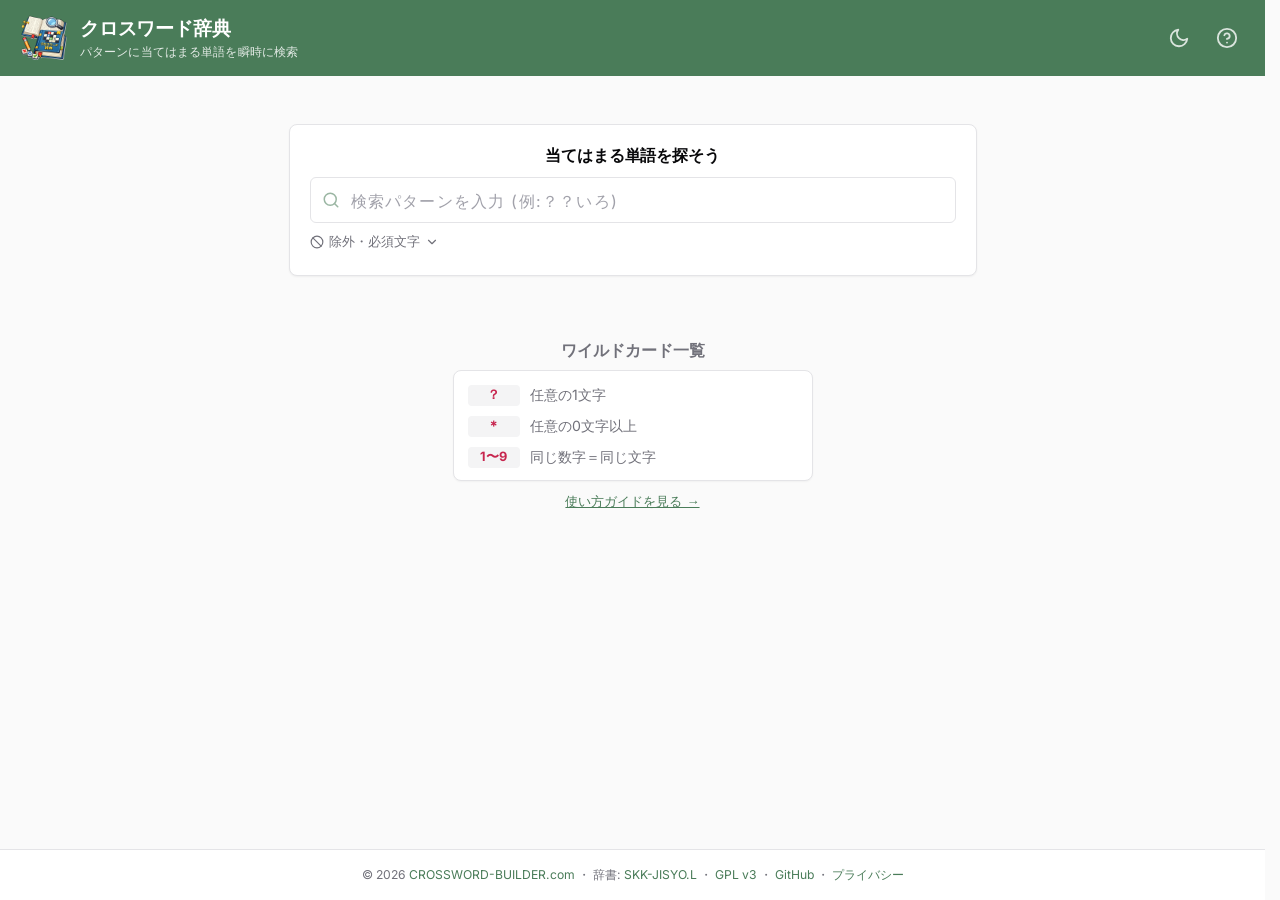
==== commit 5bc61814: "必ず含む文字で絞り込む必須文字指定を追加 Co-Authored-By: Claude Fable 5 <noreply@anthropic.com>" ====
--- a/frontend/index.html
+++ b/frontend/index.html
@@ -96,7 +96,7 @@
   <link rel="icon" type="image/png" href="favicon.png">
   <link rel="manifest" href="/manifest.webmanifest">
   <link rel="apple-touch-icon" href="/apple-touch-icon.png">
-  <link rel="stylesheet" href="style.css?v=2026061008">
+  <link rel="stylesheet" href="style.css?v=2026061010">
 </head>
 <body>
 
@@ -167,35 +167,57 @@
       <button type="button" class="wc-chip" data-insert="３" aria-label="３を挿入">３</button>
       <button type="button" class="wc-chip" data-insert="４" aria-label="４を挿入">４</button>
     </div>
-    <!-- 除外文字（折りたたみ式）。設定中は閉じていてもバッジで明示 -->
+    <!-- NOTE: このフォームにテキスト入力を追加しないこと。
+         送信ボタンのないフォームはテキスト入力が2つ以上あると暗黙送信が無効になり、
+         iOS の「完了」キーで submit が発火せずキーボードが閉じなくなる -->
+    </form>
+    <!-- 除外文字・必須文字（折りたたみ式・フォーム外）。設定中は閉じていてもバッジで明示 -->
     <div class="exclude-row">
       <button type="button" id="exclude-toggle" class="exclude-toggle" aria-expanded="false" aria-controls="exclude-panel">
         <svg xmlns="http://www.w3.org/2000/svg" width="14" height="14" viewBox="0 0 24 24" fill="none" stroke="currentColor" stroke-width="2" stroke-linecap="round" stroke-linejoin="round" aria-hidden="true">
           <circle cx="12" cy="12" r="10"/><path d="m4.9 4.9 14.2 14.2"/>
         </svg>
-        除外文字
+        除外・必須文字
         <svg class="exclude-chevron" xmlns="http://www.w3.org/2000/svg" width="14" height="14" viewBox="0 0 24 24" fill="none" stroke="currentColor" stroke-width="2" stroke-linecap="round" stroke-linejoin="round" aria-hidden="true">
           <path d="m6 9 6 6 6-6"/>
         </svg>
       </button>
       <button type="button" id="exclude-badge" class="exclude-badge" hidden aria-label="除外文字を編集"></button>
+      <button type="button" id="include-badge" class="exclude-badge" hidden aria-label="必須文字を編集"></button>
     </div>
     <div id="exclude-panel" class="exclude-panel" hidden>
-      <input
-        type="text"
-        id="exclude-input"
-        lang="ja"
-        autocomplete="off"
-        autocorrect="off"
-        autocapitalize="off"
-        spellcheck="false"
-        enterkeyhint="done"
-        placeholder="使えない文字（例: しん）"
-        aria-label="除外する文字"
-      >
+      <div class="char-cond-row">
+        <label class="char-cond-label" for="exclude-input">除外</label>
+        <input
+          type="text"
+          id="exclude-input"
+          lang="ja"
+          autocomplete="off"
+          autocorrect="off"
+          autocapitalize="off"
+          spellcheck="false"
+          enterkeyhint="done"
+          placeholder="使えない文字（例: しん）"
+          aria-label="除外する文字"
+        >
+      </div>
+      <div class="char-cond-row">
+        <label class="char-cond-label" for="include-input">必須</label>
+        <input
+          type="text"
+          id="include-input"
+          lang="ja"
+          autocomplete="off"
+          autocorrect="off"
+          autocapitalize="off"
+          spellcheck="false"
+          enterkeyhint="done"
+          placeholder="必ず含む文字（例: か）"
+          aria-label="必ず含む文字"
+        >
+      </div>
     </div>
     <div id="pattern-assist" class="pattern-assist" hidden></div>
-    </form>
   </section>
 </div>
 
@@ -268,7 +290,7 @@
   </svg>
   <span class="btt-label" aria-hidden="true">再検索</span>
 </button>
-<script src="app.js?v=2026061008"></script>
+<script src="app.js?v=2026061010"></script>
 <script>
   if ('serviceWorker' in navigator) {
     window.addEventListener('load', () => {
--- a/frontend/style.css
+++ b/frontend/style.css
@@ -515,7 +515,26 @@
   display: none;
 }
 
-#exclude-input {
+/* 除外/必須の入力行（ラベル＋入力欄） */
+.char-cond-row {
+  display: flex;
+  align-items: center;
+  gap: 8px;
+}
+
+.char-cond-row + .char-cond-row {
+  margin-top: 6px;
+}
+
+.char-cond-label {
+  flex-shrink: 0;
+  width: 2.4em;
+  font-size: .8rem;
+  font-weight: 500;
+  color: var(--muted-foreground);
+}
+
+.exclude-panel input {
   width: 100%;
   max-width: 280px;
   height: 34px;
@@ -529,13 +548,13 @@
   transition: border-color .15s, box-shadow .15s;
 }
 
-#exclude-input:focus {
+.exclude-panel input:focus {
   outline: none;
   border-color: var(--clr-primary);
   box-shadow: 0 0 0 3px var(--ring);
 }
 
-#exclude-input::placeholder {
+.exclude-panel input::placeholder {
   color: var(--clr-disabled);
   font-size: .85rem;
 }
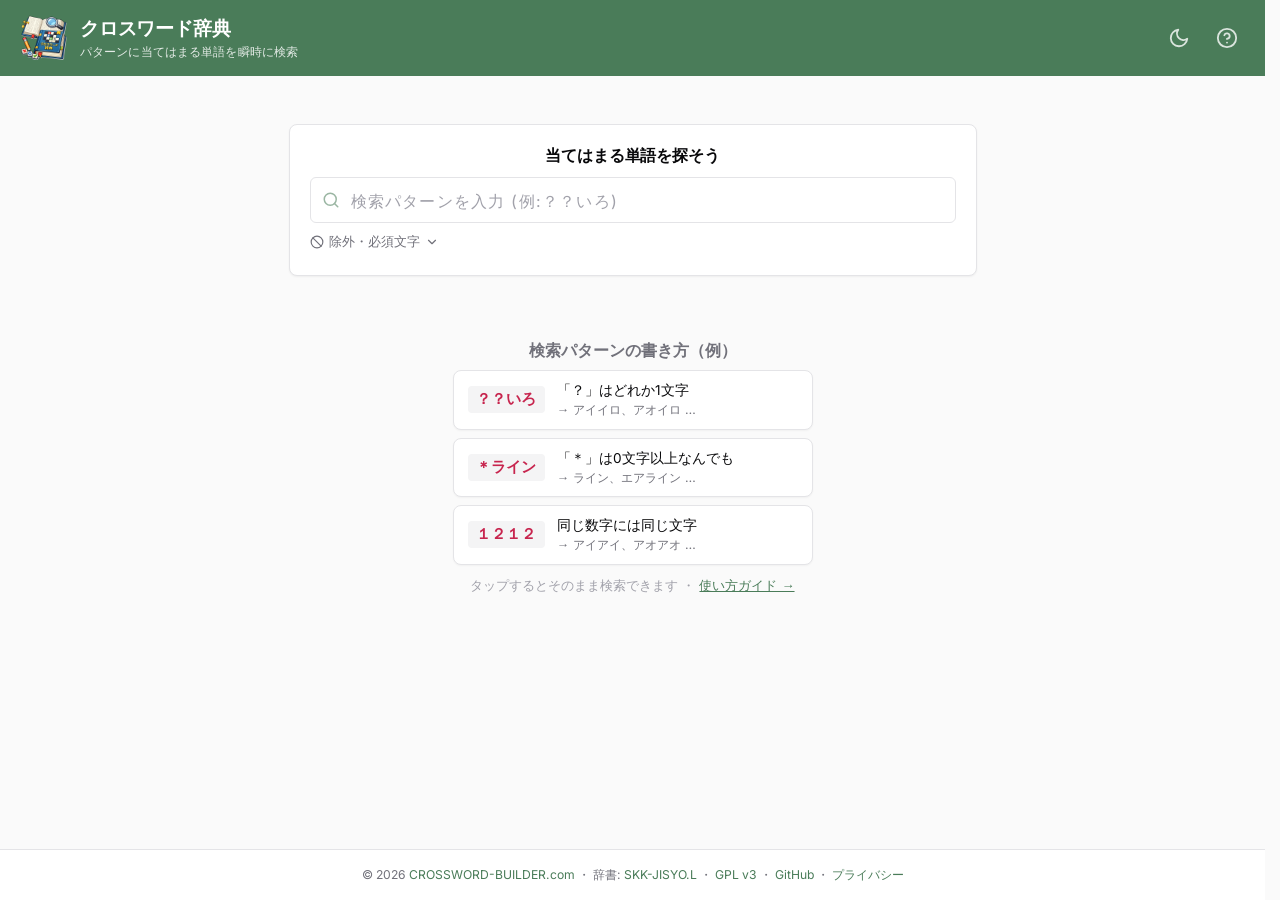
==== commit 699cb072: "入力前ガイドをタップで試せる検索例に刷新 Co-Authored-By: Claude Fable 5 <noreply@anthropic.com>" ====
--- a/frontend/index.html
+++ b/frontend/index.html
@@ -96,7 +96,7 @@
   <link rel="icon" type="image/png" href="favicon.png">
   <link rel="manifest" href="/manifest.webmanifest">
   <link rel="apple-touch-icon" href="/apple-touch-icon.png">
-  <link rel="stylesheet" href="style.css?v=2026061010">
+  <link rel="stylesheet" href="style.css?v=2026061101">
 </head>
 <body>
 
@@ -112,6 +112,12 @@
     </svg>
     <svg class="theme-icon-sun" xmlns="http://www.w3.org/2000/svg" width="22" height="22" viewBox="0 0 24 24" fill="none" stroke="currentColor" stroke-width="2" stroke-linecap="round" stroke-linejoin="round" aria-hidden="true">
       <circle cx="12" cy="12" r="4"/><path d="M12 2v2"/><path d="M12 20v2"/><path d="m4.93 4.93 1.41 1.41"/><path d="m17.66 17.66 1.41 1.41"/><path d="M2 12h2"/><path d="M20 12h2"/><path d="m6.34 17.66-1.41 1.41"/><path d="m19.07 4.93-1.41 1.41"/>
+    </svg>
+  </button>
+  <!-- PWA インストールボタン（beforeinstallprompt 発火時のみ JS が表示する） -->
+  <button type="button" class="header-install-btn" id="install-btn" hidden aria-label="アプリとしてインストール" title="アプリとしてインストール">
+    <svg xmlns="http://www.w3.org/2000/svg" width="22" height="22" viewBox="0 0 24 24" fill="none" stroke="currentColor" stroke-width="2" stroke-linecap="round" stroke-linejoin="round" aria-hidden="true">
+      <path d="M21 15v4a2 2 0 0 1-2 2H5a2 2 0 0 1-2-2v-4"/><polyline points="7 10 12 15 17 10"/><line x1="12" y1="15" x2="12" y2="3"/>
     </svg>
   </button>
   <a href="help.html" class="header-help-link" aria-label="使い方ガイド">
@@ -257,15 +263,33 @@
 <div id="sr-status" class="sr-only" aria-live="polite" aria-atomic="true"></div>
 
 <main>
-  <!-- 入力前ガイド（凡例＋ヘルプリンク） -->
+  <!-- 入力前ガイド（タップでそのまま試せる検索例） -->
   <div id="search-guide">
-    <h2 class="guide-title">ワイルドカード一覧</h2>
-    <dl class="legend">
-      <div class="legend-item"><dt><code>？</code></dt><dd>任意の1文字</dd></div>
-      <div class="legend-item"><dt><code>＊</code></dt><dd>任意の0文字以上</dd></div>
-      <div class="legend-item"><dt><code>1〜9</code></dt><dd>同じ数字＝同じ文字</dd></div>
-    </dl>
-    <p class="guide-note"><a href="help.html">使い方ガイドを見る →</a></p>
+    <h2 class="guide-title">検索パターンの書き方（例）</h2>
+    <div class="guide-examples">
+      <button type="button" class="guide-example" data-pattern="？？いろ">
+        <code>？？いろ</code>
+        <span class="guide-example-desc">
+          <span class="guide-example-meaning">「？」はどれか1文字</span>
+          <span class="guide-example-hits">→ アイイロ、アオイロ …</span>
+        </span>
+      </button>
+      <button type="button" class="guide-example" data-pattern="＊ライン">
+        <code>＊ライン</code>
+        <span class="guide-example-desc">
+          <span class="guide-example-meaning">「＊」は0文字以上なんでも</span>
+          <span class="guide-example-hits">→ ライン、エアライン …</span>
+        </span>
+      </button>
+      <button type="button" class="guide-example" data-pattern="１２１２">
+        <code>１２１２</code>
+        <span class="guide-example-desc">
+          <span class="guide-example-meaning">同じ数字には同じ文字</span>
+          <span class="guide-example-hits">→ アイアイ、アオアオ …</span>
+        </span>
+      </button>
+    </div>
+    <p class="guide-note">タップするとそのまま検索できます ・ <a href="help.html">使い方ガイド →</a></p>
   </div>
   <!-- 結果リスト -->
   <ul id="results-list"></ul>
@@ -290,7 +314,7 @@
   </svg>
   <span class="btt-label" aria-hidden="true">再検索</span>
 </button>
-<script src="app.js?v=2026061010"></script>
+<script src="app.js?v=2026061101"></script>
 <script>
   if ('serviceWorker' in navigator) {
     window.addEventListener('load', () => {
--- a/frontend/style.css
+++ b/frontend/style.css
@@ -345,6 +345,38 @@
 
 .header-theme-toggle:active {
   transform: rotate(-20deg);
+}
+
+/* PWA インストールボタン（beforeinstallprompt 発火時のみ表示） */
+.header-install-btn {
+  flex-shrink: 0;
+  display: flex;
+  align-items: center;
+  justify-content: center;
+  width: 36px;
+  height: 36px;
+  padding: 0;
+  border: none;
+  border-radius: 50%;
+  background: transparent;
+  color: #fff;
+  cursor: pointer;
+  opacity: .8;
+  transition: opacity .15s, background .15s, box-shadow .15s;
+}
+
+.header-install-btn[hidden] {
+  display: none;
+}
+
+.header-install-btn:hover {
+  opacity: 1;
+  background: rgba(255, 255, 255, .15);
+}
+
+.header-install-btn:focus-visible {
+  outline: none;
+  box-shadow: 0 0 0 3px rgba(255, 255, 255, .35);
 }
 
 /* アイコン表示切替：ライト表示時は月、ダーク表示時は太陽 */
@@ -1287,50 +1319,72 @@
   color: var(--clr-muted);
 }
 
-.legend {
-  margin: 0;
-  padding: 12px 14px;
+/* タップでそのまま試せる検索例（shadcn Card + outline button 寄せ） */
+.guide-examples {
   width: 100%;
   max-width: 360px;
+  display: flex;
+  flex-direction: column;
+  gap: 8px;
+}
+
+.guide-example {
+  display: flex;
+  align-items: center;
+  gap: 12px;
+  width: 100%;
+  padding: 10px 14px;
   background: var(--card);
   border: 1px solid var(--border);
   border-radius: var(--radius);
   box-shadow: var(--shadow-xs);
-  display: flex;
-  flex-direction: column;
-  gap: 8px;
-}
-
-.legend-item {
-  display: flex;
-  align-items: center;
-  gap: 10px;
-}
-
-.legend-item dt {
+  font-family: inherit;
+  text-align: left;
+  cursor: pointer;
+  user-select: none;
+  -webkit-tap-highlight-color: transparent;
+  transition: background .12s, border-color .12s, box-shadow .12s;
+}
+
+.guide-example:hover {
+  background: var(--accent);
+  border-color: var(--clr-primary);
+}
+
+.guide-example:focus-visible {
+  outline: none;
+  box-shadow: 0 0 0 3px var(--ring);
+}
+
+.guide-example code {
   flex: 0 0 auto;
-}
-
-.legend-item dt code {
-  display: inline-block;
-  min-width: 52px;
-  box-sizing: border-box;
-  text-align: center;
   background: var(--clr-code-bg);
   color: var(--clr-code-accent);
-  font-size: .8rem;
+  font-size: .95rem;
   font-weight: 700;
-  padding: 2px 8px;
+  padding: 3px 8px;
   border-radius: var(--radius-sm);
   font-family: inherit;
   letter-spacing: .02em;
 }
 
-.legend-item dd {
-  margin: 0;
-  font-size: .88rem;
+.guide-example-desc {
+  display: flex;
+  flex-direction: column;
+  gap: 1px;
+  min-width: 0;
+}
+
+.guide-example-meaning {
+  font-size: .85rem;
+  color: var(--clr-text);
+  line-height: 1.4;
+}
+
+.guide-example-hits {
+  font-size: .78rem;
   color: var(--clr-muted);
-  line-height: 1.5;
+  line-height: 1.4;
 }
 
 .guide-note {
